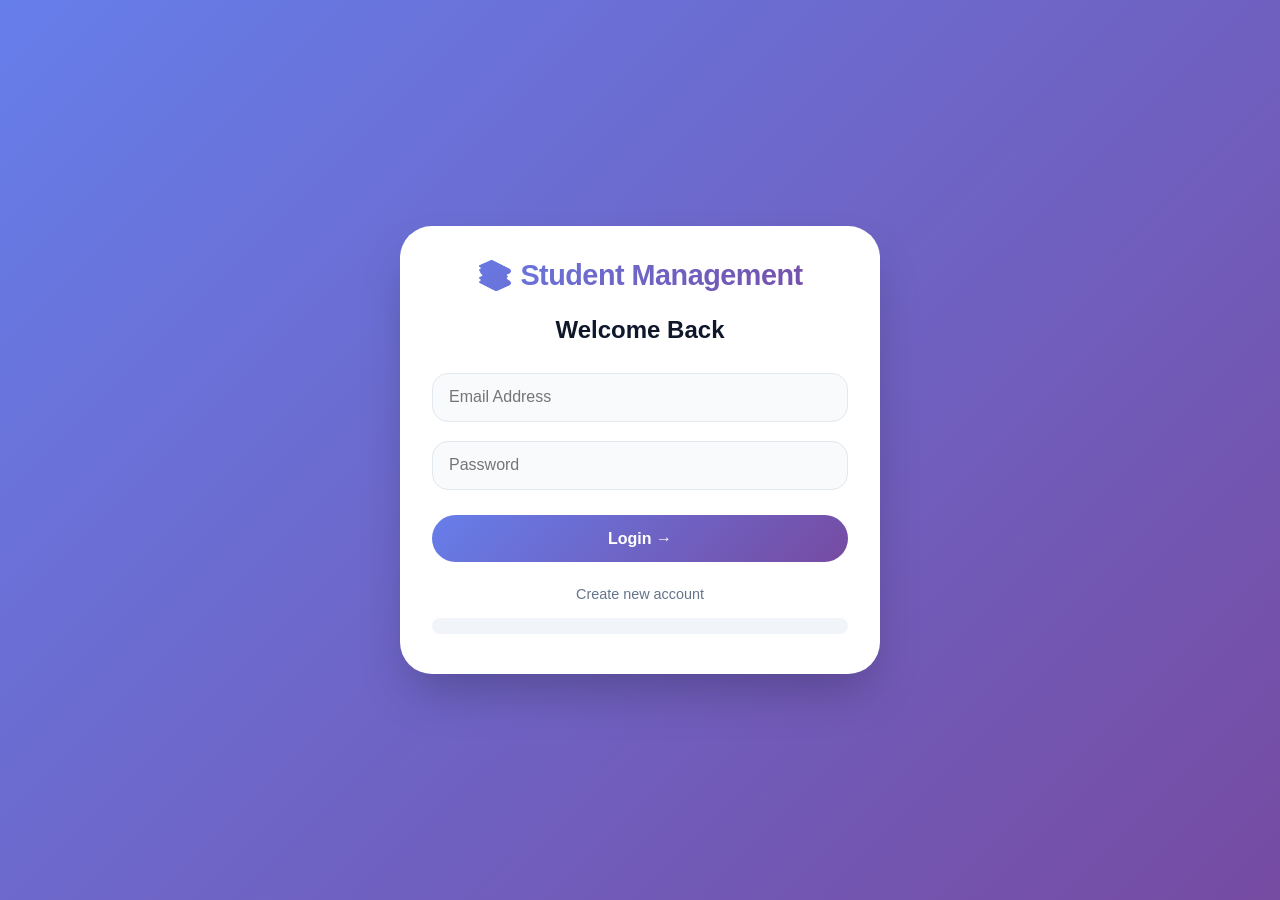
==== frontend/index.html @ 6853f87d "Add index.html as entry point for frontend routing" ====
<!DOCTYPE html>
<html lang="en">
<head>
    <meta charset="UTF-8">
    <meta name="viewport" content="width=device-width, initial-scale=1.0">
    <title>Login | Student Management System</title>
    <style>
        * {
            margin: 0;
            padding: 0;
            box-sizing: border-box;
        }

        body {
            font-family: 'Segoe UI', Tahoma, Geneva, Verdana, sans-serif;
            background: linear-gradient(135deg, #667eea 0%, #764ba2 100%);
            min-height: 100vh;
            display: flex;
            justify-content: center;
            align-items: center;
            padding: 20px;
        }

        .container {
            background: white;
            border-radius: 32px;
            box-shadow: 0 25px 50px -12px rgba(0, 0, 0, 0.25);
            width: 100%;
            max-width: 480px;
            padding: 2rem 2rem 2.5rem;
            transition: all 0.3s ease;
        }

        .container h2 {
            text-align: center;
            color: #1e293b;
            font-size: 1.8rem;
            font-weight: 700;
            margin-bottom: 1.5rem;
            letter-spacing: -0.5px;
            background: linear-gradient(135deg, #667eea, #764ba2);
            background-clip: text;
            -webkit-background-clip: text;
            color: transparent;
        }

        h3 {
            font-size: 1.5rem;
            font-weight: 600;
            margin-bottom: 1.2rem;
            color: #0f172a;
            text-align: center;
        }

        input, select {
            width: 100%;
            padding: 0.9rem 1rem;
            margin: 0.6rem 0;
            border: 1px solid #e2e8f0;
            border-radius: 16px;
            font-size: 1rem;
            transition: all 0.2s;
            background: #f8fafc;
            font-family: inherit;
        }

        input:focus, select:focus {
            outline: none;
            border-color: #667eea;
            box-shadow: 0 0 0 3px rgba(102, 126, 234, 0.2);
            background: white;
        }

        button {
            width: 100%;
            background: linear-gradient(135deg, #667eea, #764ba2);
            color: white;
            border: none;
            padding: 0.9rem;
            border-radius: 40px;
            font-weight: 700;
            font-size: 1rem;
            cursor: pointer;
            transition: all 0.2s;
            margin-top: 1rem;
            font-family: inherit;
        }

        button:hover {
            transform: translateY(-2px);
            box-shadow: 0 10px 20px -5px rgba(102, 126, 234, 0.4);
        }

        .switch {
            text-align: center;
            margin-top: 1.5rem;
            font-size: 0.9rem;
            color: #64748b;
            cursor: pointer;
            transition: color 0.2s;
        }

        .switch:hover {
            color: #667eea;
            text-decoration: underline;
        }

        #msg {
            margin-top: 1rem;
            text-align: center;
            font-size: 0.9rem;
            padding: 0.5rem;
            border-radius: 12px;
            background: #f1f5f9;
            color: #1e293b;
        }

        select {
            appearance: none;
            background-image: url("data:image/svg+xml;utf8,<svg xmlns='http://www.w3.org/2000/svg' width='16' height='16' viewBox='0 0 24 24' fill='none' stroke='%2364748b' stroke-width='2' stroke-linecap='round' stroke-linejoin='round'><polyline points='6 9 12 15 18 9'></polyline></svg>");
            background-repeat: no-repeat;
            background-position: right 1rem center;
            background-size: 1rem;
        }

        @media (max-width: 500px) {
            .container {
                padding: 1.5rem;
            }
            h2 {
                font-size: 1.5rem;
            }
        }
    </style>
</head>
<body>

<div class="container">
    <h2>📚 Student Management</h2>

    <!-- LOGIN (visible first) -->
    <div id="loginBox">
        <h3>Welcome Back</h3>
        <input type="email" id="email" placeholder="Email Address">
        <input type="password" id="password" placeholder="Password">
        <button onclick="login()">Login →</button>
        <p class="switch" onclick="showRegister()">Create new account</p>
    </div>

    <!-- REGISTER (hidden initially) -->
    <div id="registerBox" style="display:none;">
        <h3>Create Account</h3>
        <input type="text" id="r_name" placeholder="Full Name">
        <input type="email" id="r_email" placeholder="Email Address">
        <input type="password" id="r_password" placeholder="Password">
        <select id="r_role">
            <option value="student">👩‍🎓 Student</option>
            <option value="teacher">👨‍🏫 Teacher</option>
            <option value="parent">👪 Parent</option>
            <option value="admin">⚙️ Admin</option>
        </select>
        <button onclick="register()">Register →</button>
        <p class="switch" onclick="showLogin()">Already have an account? Login</p>
    </div>

    <div id="msg"></div>
</div>

<script src="js/auth.js"></script>
</body>
</html>
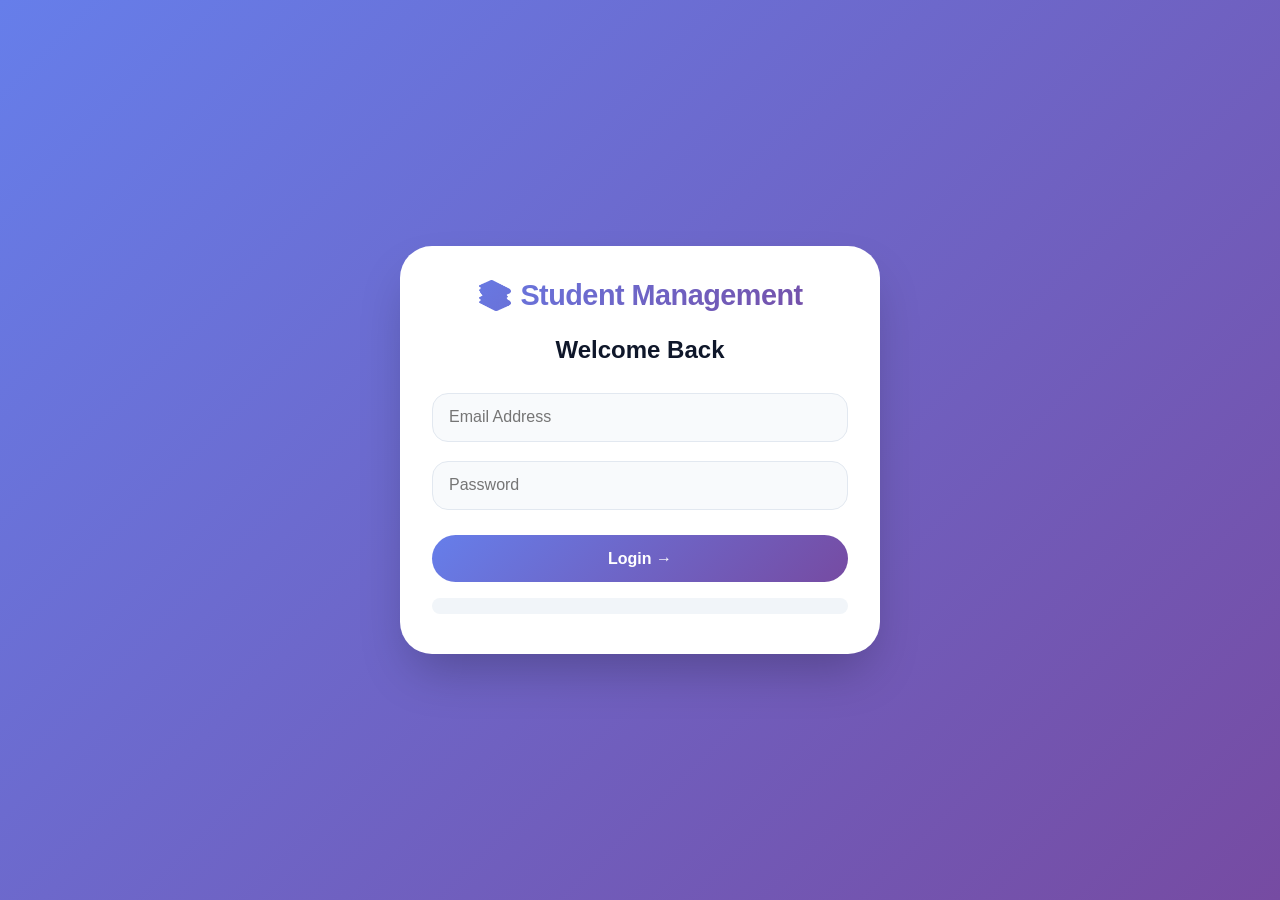
==== commit 55005785: "Complete admin CRUD for users, remove public debug endpoints, fix auth URLs, add user management UI" ====
--- a/frontend/index.html
+++ b/frontend/index.html
@@ -52,7 +52,7 @@
             text-align: center;
         }
 
-        input, select {
+        input {
             width: 100%;
             padding: 0.9rem 1rem;
             margin: 0.6rem 0;
@@ -64,7 +64,7 @@
             font-family: inherit;
         }
 
-        input:focus, select:focus {
+        input:focus {
             outline: none;
             border-color: #667eea;
             box-shadow: 0 0 0 3px rgba(102, 126, 234, 0.2);
@@ -91,20 +91,6 @@
             box-shadow: 0 10px 20px -5px rgba(102, 126, 234, 0.4);
         }
 
-        .switch {
-            text-align: center;
-            margin-top: 1.5rem;
-            font-size: 0.9rem;
-            color: #64748b;
-            cursor: pointer;
-            transition: color 0.2s;
-        }
-
-        .switch:hover {
-            color: #667eea;
-            text-decoration: underline;
-        }
-
         #msg {
             margin-top: 1rem;
             text-align: center;
@@ -113,14 +99,6 @@
             border-radius: 12px;
             background: #f1f5f9;
             color: #1e293b;
-        }
-
-        select {
-            appearance: none;
-            background-image: url("data:image/svg+xml;utf8,<svg xmlns='http://www.w3.org/2000/svg' width='16' height='16' viewBox='0 0 24 24' fill='none' stroke='%2364748b' stroke-width='2' stroke-linecap='round' stroke-linejoin='round'><polyline points='6 9 12 15 18 9'></polyline></svg>");
-            background-repeat: no-repeat;
-            background-position: right 1rem center;
-            background-size: 1rem;
         }
 
         @media (max-width: 500px) {
@@ -138,29 +116,12 @@
 <div class="container">
     <h2>📚 Student Management</h2>
 
-    <!-- LOGIN (visible first) -->
+    <!-- LOGIN ONLY -->
     <div id="loginBox">
         <h3>Welcome Back</h3>
         <input type="email" id="email" placeholder="Email Address">
         <input type="password" id="password" placeholder="Password">
         <button onclick="login()">Login →</button>
-        <p class="switch" onclick="showRegister()">Create new account</p>
-    </div>
-
-    <!-- REGISTER (hidden initially) -->
-    <div id="registerBox" style="display:none;">
-        <h3>Create Account</h3>
-        <input type="text" id="r_name" placeholder="Full Name">
-        <input type="email" id="r_email" placeholder="Email Address">
-        <input type="password" id="r_password" placeholder="Password">
-        <select id="r_role">
-            <option value="student">👩‍🎓 Student</option>
-            <option value="teacher">👨‍🏫 Teacher</option>
-            <option value="parent">👪 Parent</option>
-            <option value="admin">⚙️ Admin</option>
-        </select>
-        <button onclick="register()">Register →</button>
-        <p class="switch" onclick="showLogin()">Already have an account? Login</p>
     </div>
 
     <div id="msg"></div>
